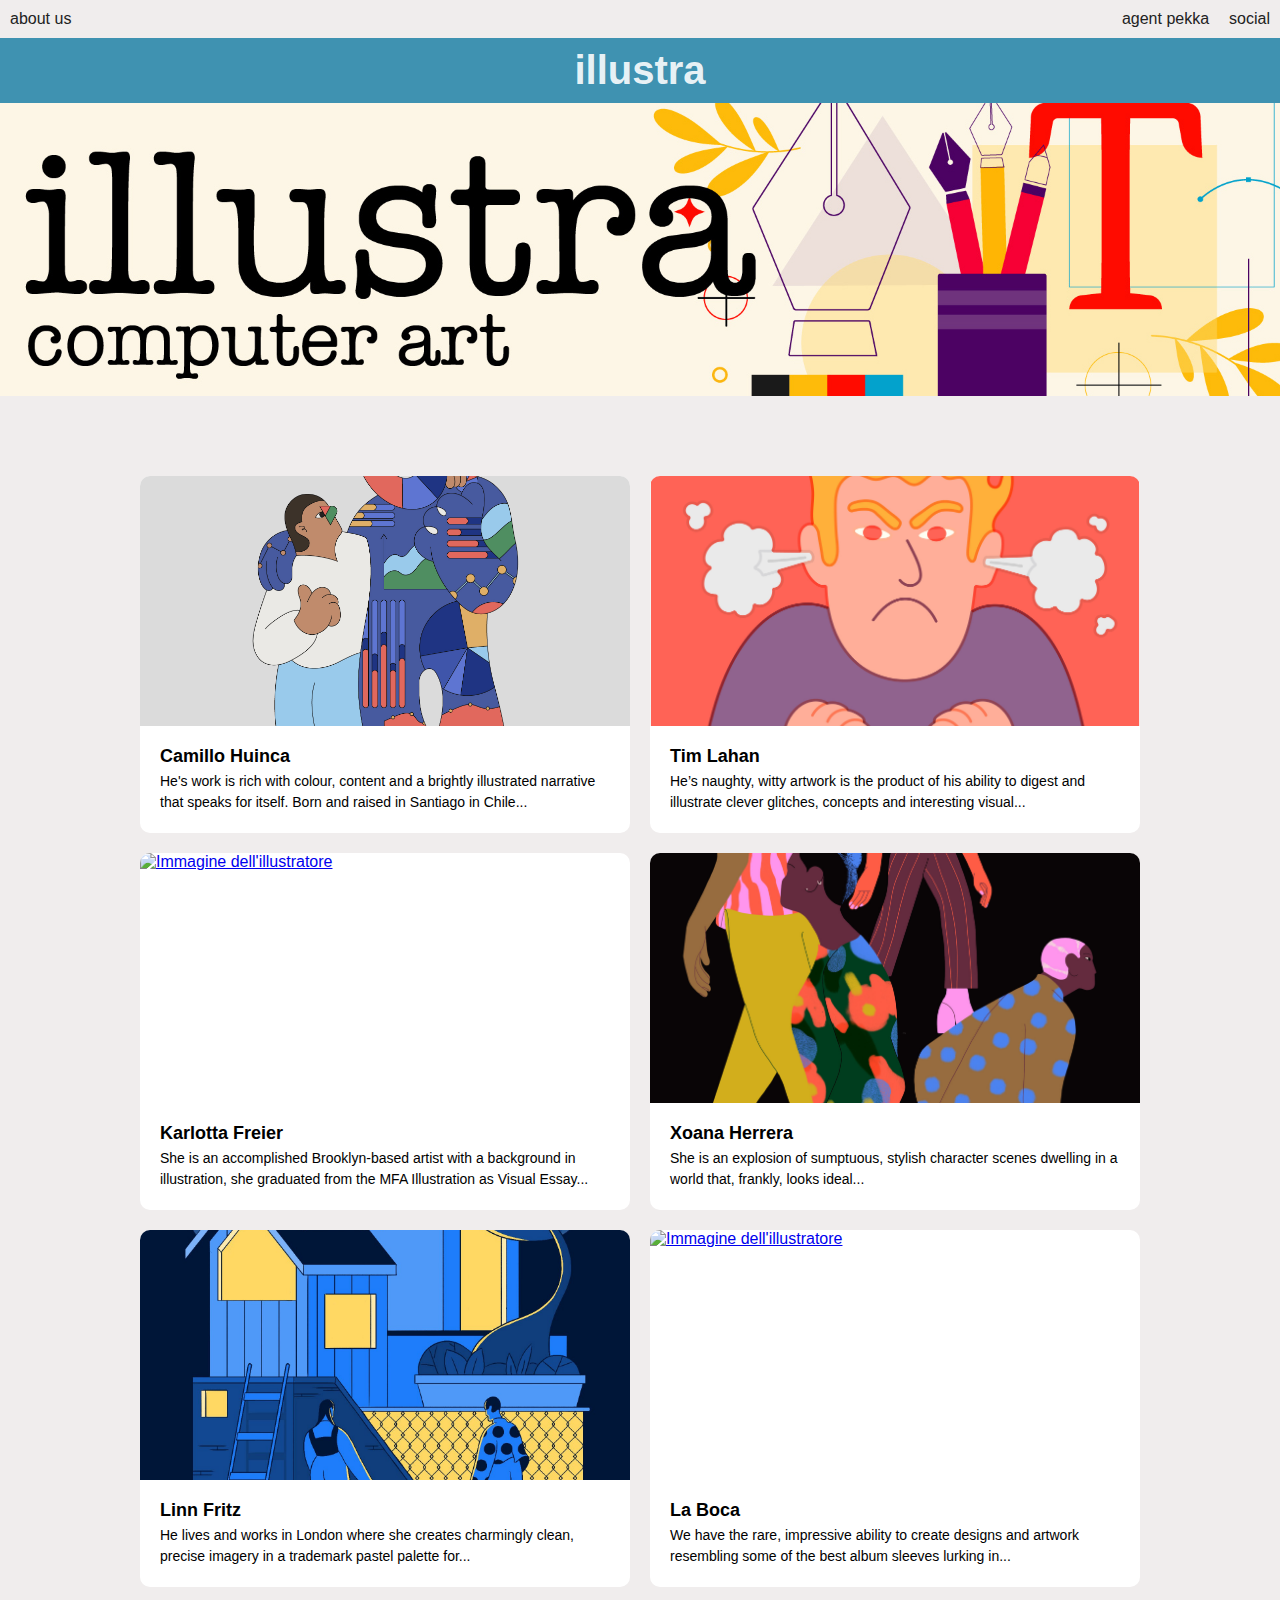
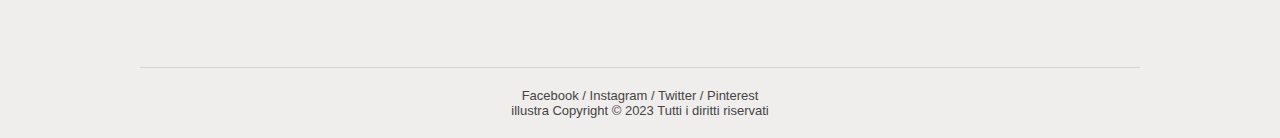
==== index.html @ 4551e983 "add HTML, CSS, IMG" ====
<!DOCTYPE html>
<html>
<head>
    <meta charset="UTF-8" />
    <title>Illustra</title>
    <link rel="stylesheet" href="css/stile.css">
</head>
<body>
    <header>
        <a href="aboutus.html">about us</a>
        <nav>
            <ul>
                <li><a href="https://agentpekka.com/">agent pekka</a></li>
                <li><a href="https://www.pinterest.it/maripanda09/illustrator/">social</a></li>
            </ul>
        </nav>
    </header>
    <section class="hero">
        <h1>illustra</h1>
        <img src="immagini/illustra-01.jpg" alt="">
    </section>
    <main>
         <section class="grid">
        <div class="card">
            <a href="camillo.html"><img src="immagini/camillo/1.jpg" alt="Immagine dell'illustratore"></a>
            <h2>Camillo Huinca</h2>
            <p>He's work is rich with colour, content and a brightly illustrated narrative that speaks for itself. Born and raised in Santiago in Chile...</p>
        </div>
        <div class="card">
            <a href="tim.html"><img src="immagini/tim/1.jpg" alt="Immagine dell'illustratore"></a>
            <h2>Tim Lahan</h2>
            <p>He’s naughty, witty artwork is the product of his ability to digest and illustrate clever glitches, concepts and interesting visual...</p>
        </div>
        <div class="card">
            <a href="karlotta.html"><img src="immagini/karlotta/1.jpg" alt="Immagine dell'illustratore"></a>
            <h2>Karlotta Freier</h2>
            <p>She is an accomplished Brooklyn-based artist with a background in illustration, she graduated from the MFA Illustration as Visual Essay...</p>
        </div>
        <div class="card ">
            <a href="xoana.html"><img src="immagini/xoana/1.jpg" alt="Immagine dell'illustratore"></a>
            <h2>Xoana Herrera</h2>
            <p>She is an explosion of sumptuous, stylish character scenes dwelling in a world that, frankly, looks ideal...</p>
        </div>
            <div class="card">
                <div class="immagine">
                    <a href="linn.html"><img src="immagini/linn/1.png" alt="Immagine dell'illustratore"></a>
                </div>
                <div class="testo">
                    <h2>Linn Fritz</h2>
                    <p>He lives and works in London where she creates charmingly clean, precise imagery in a trademark pastel palette for...</p>
                </div>
            </div>
             <div class="card">
                <div class="immagine">
                    <a href="laboca.html"><img src="immagini/la boca/1.png" alt="Immagine dell'illustratore"></a>
                </div>
                <div class="testo">
                    <h2>La Boca</h2>
                    <p>We have the rare, impressive ability to create designs and artwork resembling some of the best album sleeves lurking in...</p>
                </div>
            </div>
        </section>
    </main>
    <footer>
        <p>Facebook / Instagram / Twitter / Pinterest
         <br> illustra Copyright © 2023 Tutti i diritti riservati </p>
    </footer>
    
</body>
</html>
---- css/stile.css ----
body {
    margin: 0 0;
    background-color: #f0eded;
    font-family: "Accademia", -apple-system, BlinkMacSystemFont, "Segoe UI", Roboto, Helvetica, Arial, sans-serif;
}

img {
    max-width: 100%; 
    display: block; 
}

main, footer, .card-2 {
    max-width: 1000px;
    margin: auto; 
    padding: 20px;
}

.card-2 {
    display: flex; 
    gap:20px;
    background: #fff;
    margin-bottom: 120px;
}

.card-2 .immagine {
    width: 30%;
}

.card-2 .testo {
    width: 70%;
}

.card-2 .testo h2, .card-2 .testo p {
    margin: 0;
}

header a {
    text-decoration: none;
    color: #222;
}

header a:hover {
    color: rgb(63, 146, 177);
}

header a.attivo {
    font-weight: bold;
}

header {
    display: flex;
    justify-content: space-between;
    align-items: center;
    padding: 10px;
}

header p {
    margin: 15;
    font-weight: bold;
    text-transform: uppercase;
}

header nav ul {
    margin:0;
    padding: 0;
    list-style-type: none;
    display: flex;
    gap: 20px;
}

section.hero {
    background:rgb(63, 146, 177);
    text-align: center;
}


section.hero h1 {
    margin: 0;
    padding: 10px 10px;
    font-size: 40px;
    color: rgba(255,255,255,0.9);
}

.grid {
    margin: 60px auto;
    display: grid;
    grid-template-columns: repeat(auto-fit, minmax(350px, 1fr));
    gap: 20px;
}

main div.card {
    background: #fff;
    border-radius: 10px;
}

main div.card img {
    border-radius: 10px 10px 0 0;
    object-fit: cover;
    height: 250px;
    width: 100%;
}

main div img {
    border-radius: 10px;
}

main div.card h2 {
    margin: 0;
    padding: 20px 20px 4px 20px;
    font-size: 18px;
}

main div.card p {
    margin: 0;
    padding: 0 20px 20px 20px;
    font-size: 14px;
    line-height: 1.5; /* l'interlinea del testo */
}
main div.card-2 {
    margin: 2;
    padding: 20px 20px 20px 20px;
    font-size: 20px;
    line-height: 1.5; /* l'interlinea del testo */
}

main div.gallery {
    display: grid;
    grid-template-columns: repeat(auto-fit, minmax(200px, 1fr));
    gap:20px;
}

footer {
    text-align: center;
    padding: 0;
}

footer p {
    border-top:1px solid rgba(0,0,0,0.1);
    margin: 0;
    padding: 20px 0;
    font-size: small;
    color:#444
}

@media (max-width: 600px) { 
    body { 
        background: #f0eded;
    }
    .card-2 {
        flex-direction: column; 
    }

    .card-2 .testo {
        width: 100%;
    }

    .card-2 .immagine {
        width: 100%;
    }
}

@media (max-width: 400px) { 
    body {
        background: #f0eded;
    }

    header {
        flex-direction: column;
        gap: 10px;
    }
}
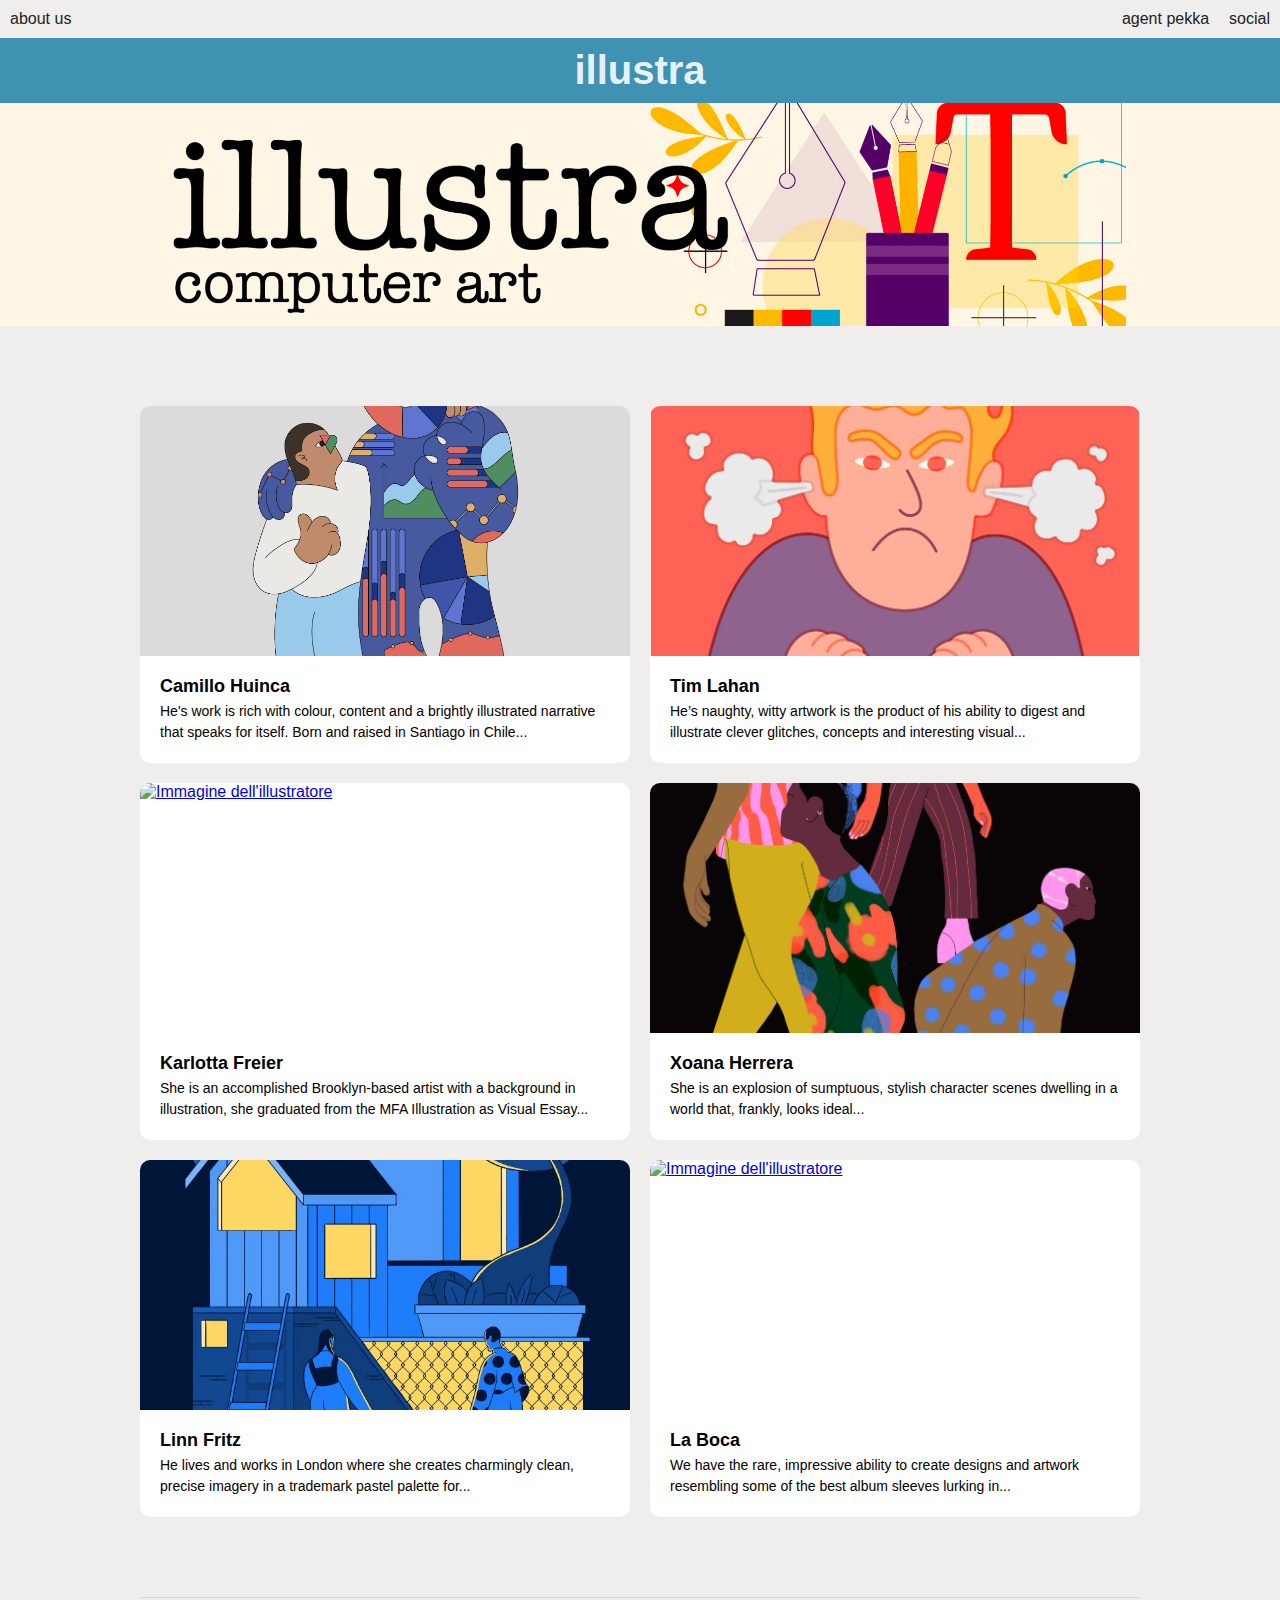
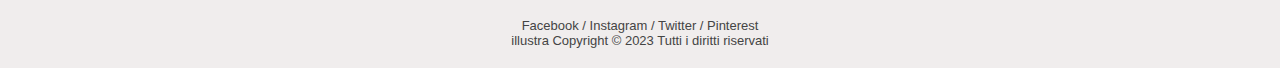
==== commit 8622a4b3: "Update index.html" ====
--- a/index.html
+++ b/index.html
@@ -17,7 +17,7 @@
     </header>
     <section class="hero">
         <h1>illustra</h1>
-        <img src="immagini/illustra-01.jpg" alt="">
+        <img src="immagini/copertina.jpg" alt="">
     </section>
     <main>
          <section class="grid">
@@ -67,4 +67,4 @@
     </footer>
     
 </body>
-</html>+</html>
